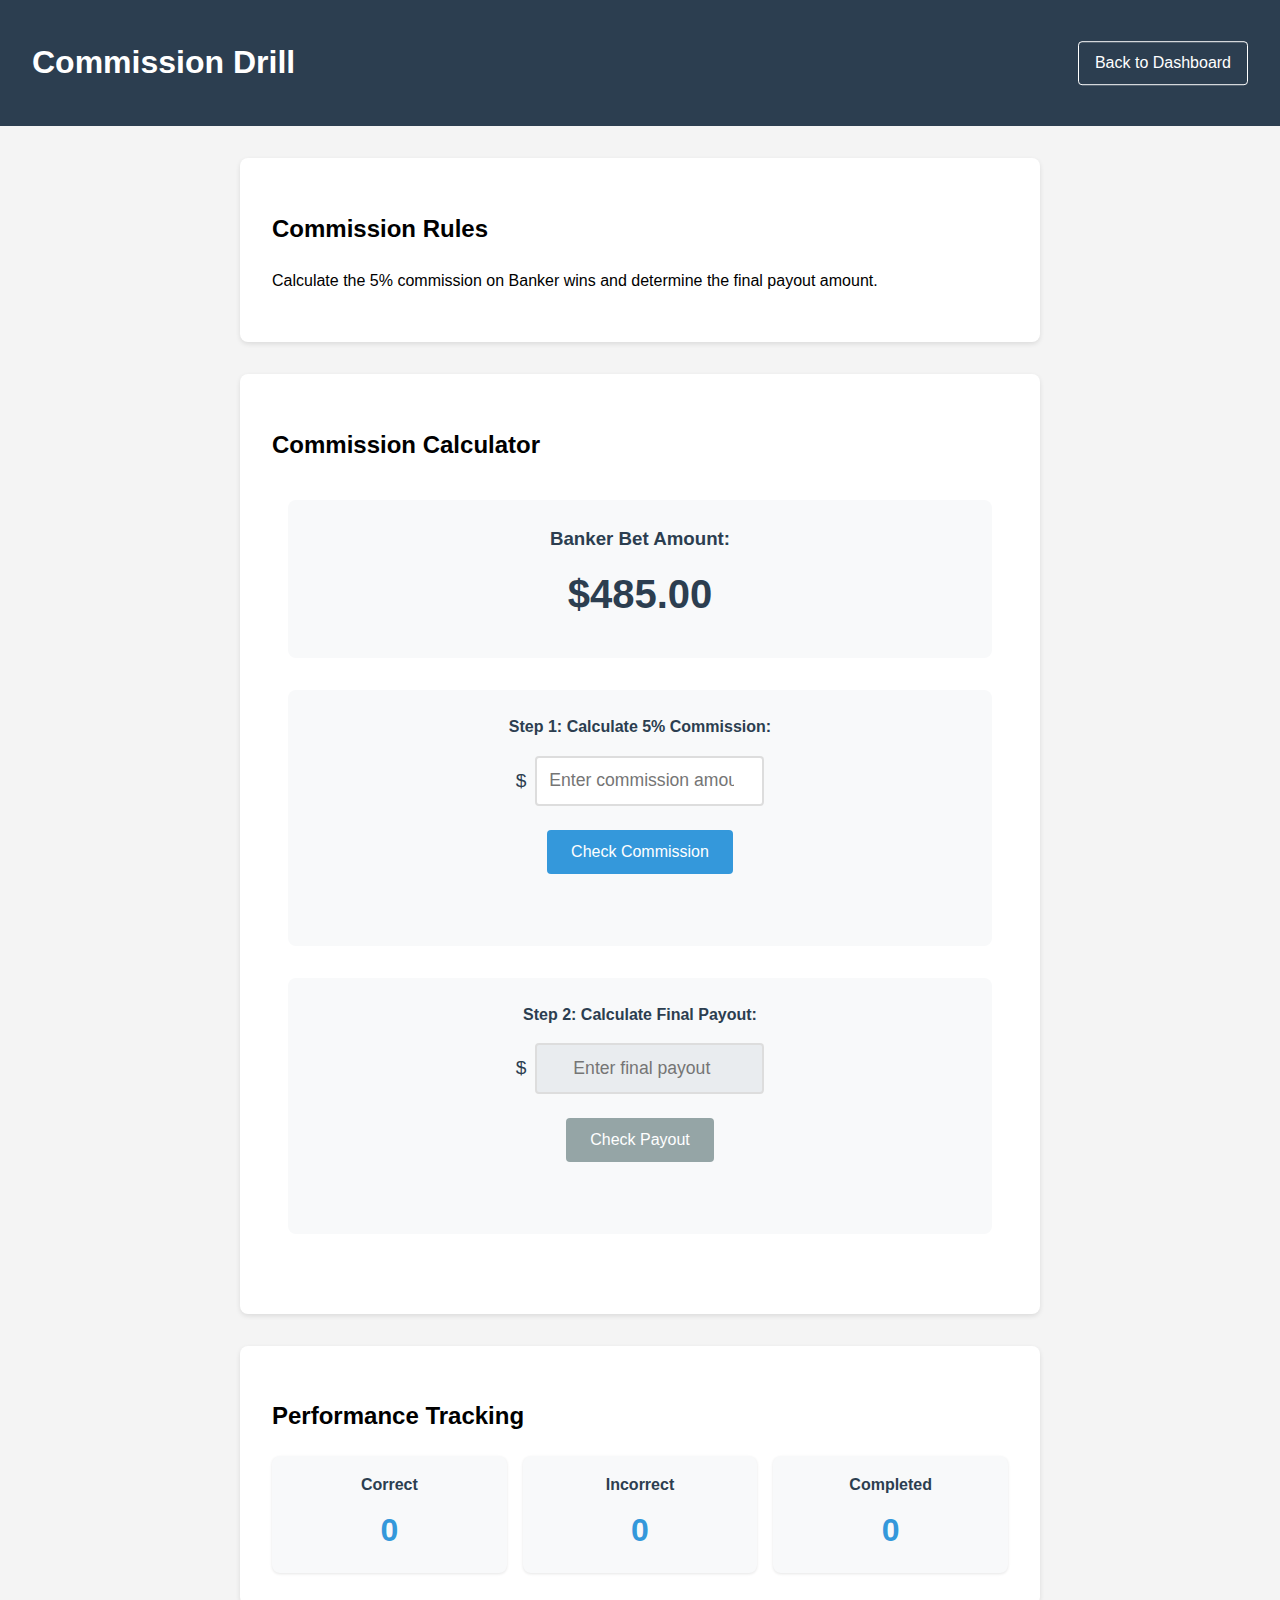
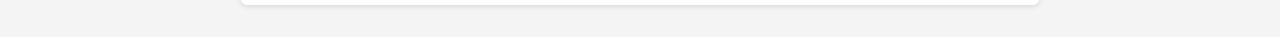
==== modules/commission-drill/index.html @ 397b9b64 "Initial commit: Baccarat training suite" ====
<!DOCTYPE html>
<html lang="en">
<head>
    <meta charset="UTF-8">
    <meta name="viewport" content="width=device-width, initial-scale=1.0">
    <title>Commission Drill - Midi-Baccarat Training</title>
    <link rel="stylesheet" href="styles.css">
</head>
<body>
    <header>
        <h1>Commission Drill</h1>
        <a href="../../index.html" class="back-btn">Back to Dashboard</a>
    </header>

    <main class="content">
        <section class="commission-info">
            <h2>Commission Rules</h2>
            <p>Calculate the 5% commission on Banker wins and determine the final payout amount.</p>
        </section>

        <section class="practice-area">
            <h2>Commission Calculator</h2>
            <div class="calculator">
                <div class="wager-display">
                    <h3>Banker Bet Amount:</h3>
                    <p id="wager-amount" class="amount">$100</p>
                </div>

                <div class="input-section commission-input">
                    <label for="commission-answer">Step 1: Calculate 5% Commission:</label>
                    <div class="input-group">
                        <span class="currency">$</span>
                        <input type="number" id="commission-answer" step="0.01" placeholder="Enter commission amount">
                    </div>
                    <button id="check-commission" class="btn">Check Commission</button>
                    <p id="commission-feedback" class="feedback"></p>
                </div>

                <div class="input-section payout-input">
                    <label for="payout-answer">Step 2: Calculate Final Payout:</label>
                    <div class="input-group">
                        <span class="currency">$</span>
                        <input type="number" id="payout-answer" step="0.01" placeholder="Enter final payout" disabled>
                    </div>
                    <button id="check-payout" class="btn" disabled>Check Payout</button>
                    <p id="payout-feedback" class="feedback"></p>
                </div>
            </div>
        </section>

        <section class="performance">
            <h2>Performance Tracking</h2>
            <div class="stats">
                <div class="stat-box">
                    <h3>Correct</h3>
                    <span id="correct">0</span>
                </div>
                <div class="stat-box">
                    <h3>Incorrect</h3>
                    <span id="incorrect">0</span>
                </div>
                <div class="stat-box">
                    <h3>Completed</h3>
                    <span id="completed">0</span>
                </div>
            </div>
        </section>
    </main>

    <script src="script.js"></script>
</body>
</html>
---- modules/commission-drill/styles.css ----
body {
    font-family: Arial, sans-serif;
    line-height: 1.6;
    margin: 0;
    padding: 0;
    background-color: #f4f4f4;
}

header {
    background-color: #2c3e50;
    color: white;
    padding: 1rem 2rem;
    position: relative;
}

.back-btn {
    color: white;
    text-decoration: none;
    padding: 0.5rem 1rem;
    border: 1px solid white;
    border-radius: 4px;
    position: absolute;
    right: 2rem;
    top: 50%;
    transform: translateY(-50%);
}

.back-btn:hover {
    background-color: rgba(255, 255, 255, 0.1);
}

.content {
    max-width: 800px;
    margin: 2rem auto;
    padding: 0 1rem;
}

section {
    background: white;
    margin-bottom: 2rem;
    padding: 2rem;
    border-radius: 8px;
    box-shadow: 0 2px 5px rgba(0,0,0,0.1);
}

.calculator {
    text-align: center;
    padding: 1rem;
}

.wager-display {
    background-color: #f8f9fa;
    padding: 1.5rem;
    border-radius: 8px;
    margin-bottom: 2rem;
}

.wager-display h3 {
    margin: 0;
    color: #2c3e50;
}

.amount {
    font-size: 2.5rem;
    font-weight: bold;
    color: #2c3e50;
    margin: 0.5rem 0;
}

.input-section {
    margin-bottom: 2rem;
    padding: 1.5rem;
    background-color: #f8f9fa;
    border-radius: 8px;
}

.input-section label {
    display: block;
    margin-bottom: 1rem;
    color: #2c3e50;
    font-weight: bold;
}

.input-group {
    display: flex;
    align-items: center;
    justify-content: center;
    margin-bottom: 1rem;
}

.currency {
    font-size: 1.2rem;
    margin-right: 0.5rem;
    color: #2c3e50;
}

input[type="number"] {
    padding: 0.8rem;
    font-size: 1.1rem;
    width: 200px;
    border: 2px solid #ddd;
    border-radius: 4px;
    text-align: center;
}

input[type="number"]:disabled {
    background-color: #e9ecef;
    cursor: not-allowed;
}

.btn {
    display: inline-block;
    padding: 0.8rem 1.5rem;
    margin: 0.5rem;
    background-color: #3498db;
    color: white;
    border: none;
    border-radius: 4px;
    cursor: pointer;
    font-size: 1rem;
    transition: background-color 0.3s ease;
}

.btn:hover {
    background-color: #2980b9;
}

.btn:disabled {
    background-color: #95a5a6;
    cursor: not-allowed;
}

.feedback {
    margin: 0.5rem 0;
    min-height: 1.5em;
    font-weight: bold;
}

.feedback.correct {
    color: #27ae60;
}

.feedback.incorrect {
    color: #c0392b;
}

.stats {
    display: grid;
    grid-template-columns: repeat(3, 1fr);
    gap: 1rem;
    text-align: center;
}

.stat-box {
    background-color: #f8f9fa;
    padding: 1rem;
    border-radius: 8px;
    box-shadow: 0 1px 3px rgba(0,0,0,0.1);
}

.stat-box h3 {
    margin: 0;
    color: #2c3e50;
    font-size: 1rem;
}

.stat-box span {
    display: block;
    font-size: 2rem;
    font-weight: bold;
    color: #3498db;
    margin-top: 0.5rem;
}
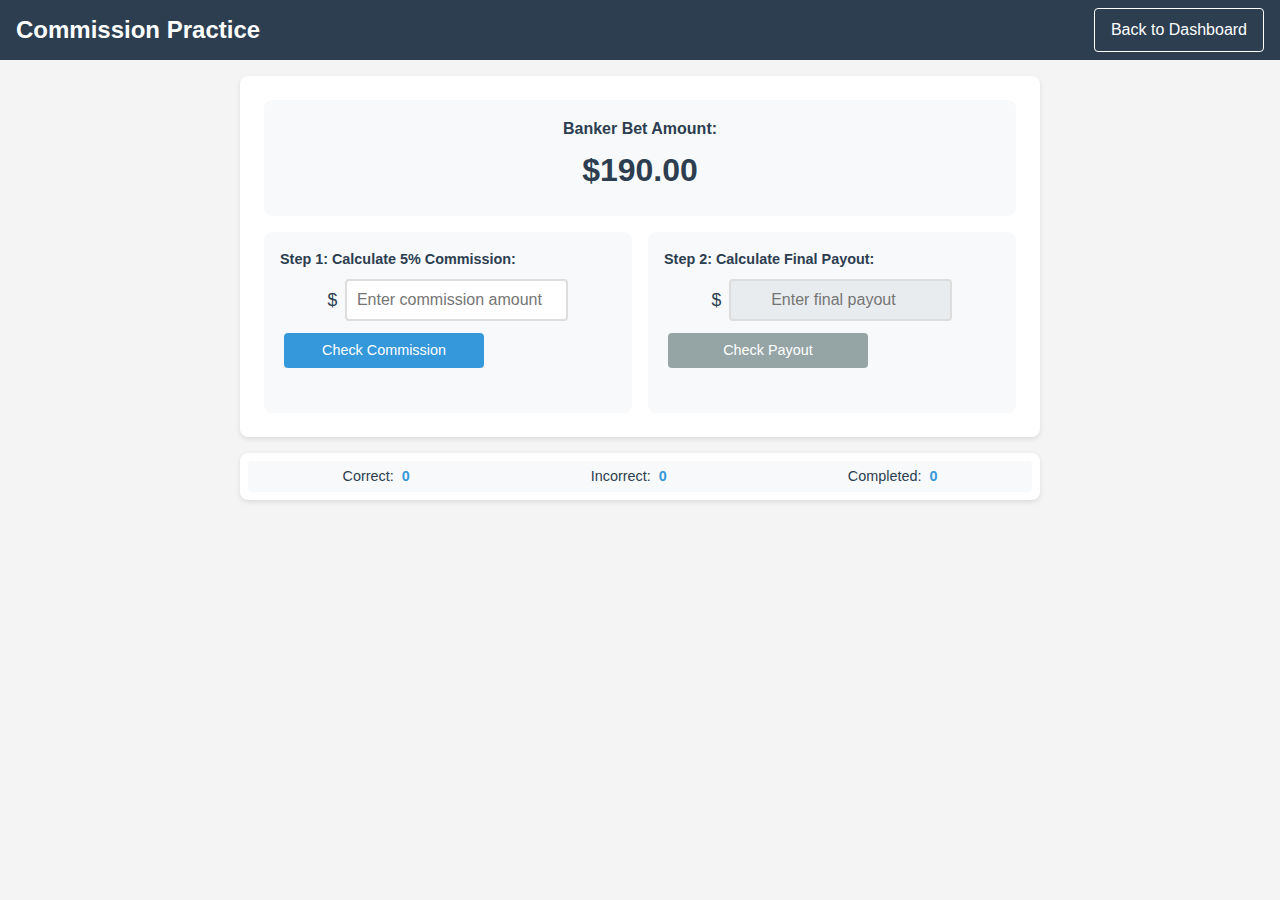
==== commit 21f984ea: "UI improvements: Changed title to Commission Practice, removed redundant headings, made performance " ====
--- a/modules/commission-drill/index.html
+++ b/modules/commission-drill/index.html
@@ -3,23 +3,17 @@
 <head>
     <meta charset="UTF-8">
     <meta name="viewport" content="width=device-width, initial-scale=1.0">
-    <title>Commission Drill - Midi-Baccarat Training</title>
+    <title>Commission Practice - Midi-Baccarat Training</title>
     <link rel="stylesheet" href="styles.css">
 </head>
 <body>
     <header>
-        <h1>Commission Drill</h1>
+        <h1>Commission Practice</h1>
         <a href="../../index.html" class="back-btn">Back to Dashboard</a>
     </header>
 
     <main class="content">
-        <section class="commission-info">
-            <h2>Commission Rules</h2>
-            <p>Calculate the 5% commission on Banker wins and determine the final payout amount.</p>
-        </section>
-
         <section class="practice-area">
-            <h2>Commission Calculator</h2>
             <div class="calculator">
                 <div class="wager-display">
                     <h3>Banker Bet Amount:</h3>
@@ -49,20 +43,10 @@
         </section>
 
         <section class="performance">
-            <h2>Performance Tracking</h2>
             <div class="stats">
-                <div class="stat-box">
-                    <h3>Correct</h3>
-                    <span id="correct">0</span>
-                </div>
-                <div class="stat-box">
-                    <h3>Incorrect</h3>
-                    <span id="incorrect">0</span>
-                </div>
-                <div class="stat-box">
-                    <h3>Completed</h3>
-                    <span id="completed">0</span>
-                </div>
+                <div class="stat-box">Correct: <span id="correct">0</span></div>
+                <div class="stat-box">Incorrect: <span id="incorrect">0</span></div>
+                <div class="stat-box">Completed: <span id="completed">0</span></div>
             </div>
         </section>
     </main>
--- a/modules/commission-drill/styles.css
+++ b/modules/commission-drill/styles.css
@@ -9,8 +9,16 @@
 header {
     background-color: #2c3e50;
     color: white;
-    padding: 1rem 2rem;
+    padding: 0.5rem 1rem;
     position: relative;
+    display: flex;
+    justify-content: space-between;
+    align-items: center;
+}
+
+header h1 {
+    margin: 0;
+    font-size: 1.5rem;
 }
 
 .back-btn {
@@ -19,10 +27,6 @@
     padding: 0.5rem 1rem;
     border: 1px solid white;
     border-radius: 4px;
-    position: absolute;
-    right: 2rem;
-    top: 50%;
-    transform: translateY(-50%);
 }
 
 .back-btn:hover {
@@ -31,73 +35,91 @@
 
 .content {
     max-width: 800px;
-    margin: 2rem auto;
+    margin: 1rem auto;
     padding: 0 1rem;
 }
 
 section {
     background: white;
-    margin-bottom: 2rem;
-    padding: 2rem;
+    margin-bottom: 1rem;
+    padding: 1rem;
     border-radius: 8px;
     box-shadow: 0 2px 5px rgba(0,0,0,0.1);
 }
 
 .calculator {
-    text-align: center;
-    padding: 1rem;
+    display: grid;
+    gap: 1rem;
+    padding: 0.5rem;
+}
+
+@media (min-width: 768px) {
+    .calculator {
+        grid-template-columns: repeat(2, 1fr);
+    }
+    
+    .wager-display {
+        grid-column: 1 / -1;
+    }
+}
+
+.practice-area h2 {
+    margin-top: 0;
+    font-size: 1.2rem;
 }
 
 .wager-display {
     background-color: #f8f9fa;
-    padding: 1.5rem;
+    padding: 1rem;
     border-radius: 8px;
-    margin-bottom: 2rem;
+    text-align: center;
 }
 
 .wager-display h3 {
     margin: 0;
     color: #2c3e50;
+    font-size: 1rem;
 }
 
 .amount {
-    font-size: 2.5rem;
+    font-size: 2rem;
     font-weight: bold;
     color: #2c3e50;
-    margin: 0.5rem 0;
+    margin: 0.25rem 0;
 }
 
 .input-section {
-    margin-bottom: 2rem;
-    padding: 1.5rem;
+    padding: 1rem;
     background-color: #f8f9fa;
     border-radius: 8px;
 }
 
 .input-section label {
     display: block;
-    margin-bottom: 1rem;
+    margin-bottom: 0.5rem;
     color: #2c3e50;
     font-weight: bold;
+    font-size: 0.9rem;
 }
 
 .input-group {
     display: flex;
     align-items: center;
     justify-content: center;
-    margin-bottom: 1rem;
+    margin-bottom: 0.5rem;
 }
 
 .currency {
-    font-size: 1.2rem;
+    font-size: 1.1rem;
     margin-right: 0.5rem;
     color: #2c3e50;
 }
 
 input[type="number"] {
-    padding: 0.8rem;
-    font-size: 1.1rem;
-    width: 200px;
+    padding: 0.6rem;
+    font-size: 1rem;
+    width: 100%;
+    max-width: 200px;
     border: 2px solid #ddd;
     border-radius: 4px;
     text-align: center;
@@ -110,15 +132,17 @@
 
 .btn {
     display: inline-block;
-    padding: 0.8rem 1.5rem;
-    margin: 0.5rem;
+    padding: 0.6rem 1.2rem;
+    margin: 0.25rem;
     background-color: #3498db;
     color: white;
     border: none;
     border-radius: 4px;
     cursor: pointer;
-    font-size: 1rem;
+    font-size: 0.9rem;
     transition: background-color 0.3s ease;
+    width: 100%;
+    max-width: 200px;
 }
 
 .btn:hover {
@@ -131,9 +155,10 @@
 }
 
 .feedback {
-    margin: 0.5rem 0;
-    min-height: 1.5em;
+    margin: 0.25rem 0;
+    min-height: 1.2em;
     font-weight: bold;
+    font-size: 0.9rem;
 }
 
 .feedback.correct {
@@ -144,30 +169,28 @@
     color: #c0392b;
 }
 
+.performance {
+    padding: 0.5rem;
+}
+
 .stats {
-    display: grid;
-    grid-template-columns: repeat(3, 1fr);
-    gap: 1rem;
-    text-align: center;
+    display: flex;
+    justify-content: space-around;
+    align-items: center;
+    padding: 0.25rem;
+    background-color: #f8f9fa;
+    border-radius: 4px;
+    font-size: 0.9rem;
+    color: #2c3e50;
 }
 
 .stat-box {
-    background-color: #f8f9fa;
-    padding: 1rem;
-    border-radius: 8px;
-    box-shadow: 0 1px 3px rgba(0,0,0,0.1);
-}
-
-.stat-box h3 {
-    margin: 0;
-    color: #2c3e50;
-    font-size: 1rem;
+    display: flex;
+    align-items: center;
+    gap: 0.5rem;
 }
 
 .stat-box span {
-    display: block;
-    font-size: 2rem;
     font-weight: bold;
     color: #3498db;
-    margin-top: 0.5rem;
 }
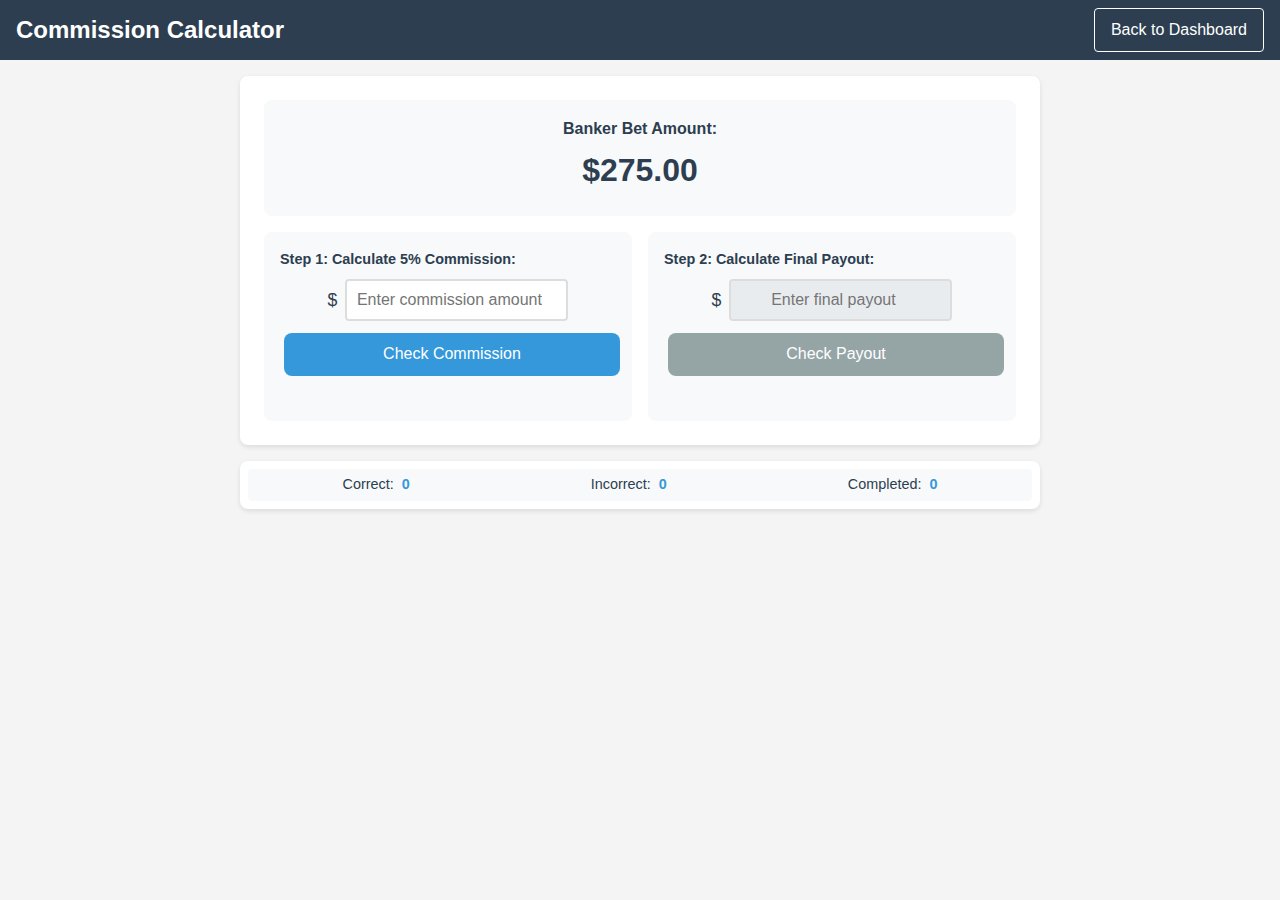
==== commit 5caa8b4b: "Add sticky header with hide-on-scroll behavior to all modules and update titles" ====
--- a/modules/commission-drill/index.html
+++ b/modules/commission-drill/index.html
@@ -3,12 +3,12 @@
 <head>
     <meta charset="UTF-8">
     <meta name="viewport" content="width=device-width, initial-scale=1.0">
-    <title>Commission Practice - Midi-Baccarat Training</title>
+    <title>Commission Calculator</title>
     <link rel="stylesheet" href="styles.css">
 </head>
 <body>
     <header>
-        <h1>Commission Practice</h1>
+        <h1>Commission Calculator</h1>
         <a href="../../index.html" class="back-btn">Back to Dashboard</a>
     </header>
 
@@ -52,5 +52,6 @@
     </main>
 
     <script src="script.js"></script>
+    <script src="header-scroll.js"></script>
 </body>
 </html>
--- a/modules/commission-drill/styles.css
+++ b/modules/commission-drill/styles.css
@@ -10,10 +10,17 @@
     background-color: #2c3e50;
     color: white;
     padding: 0.5rem 1rem;
-    position: relative;
+    position: sticky;
+    top: 0;
+    z-index: 1000;
     display: flex;
     justify-content: space-between;
     align-items: center;
+    transition: transform 0.3s ease;
+}
+
+header.hide {
+    transform: translateY(-100%);
 }
 
 header h1 {
@@ -132,21 +139,23 @@
 
 .btn {
     display: inline-block;
-    padding: 0.6rem 1.2rem;
+    padding: 0.8rem 1.2rem;
     margin: 0.25rem;
     background-color: #3498db;
     color: white;
     border: none;
-    border-radius: 4px;
+    border-radius: 8px;
     cursor: pointer;
-    font-size: 0.9rem;
-    transition: background-color 0.3s ease;
+    font-size: 1rem;
+    transition: all 0.3s ease;
     width: 100%;
-    max-width: 200px;
+    max-width: none;
+    text-align: center;
 }
 
 .btn:hover {
     background-color: #2980b9;
+    transform: translateY(-1px);
 }
 
 .btn:disabled {
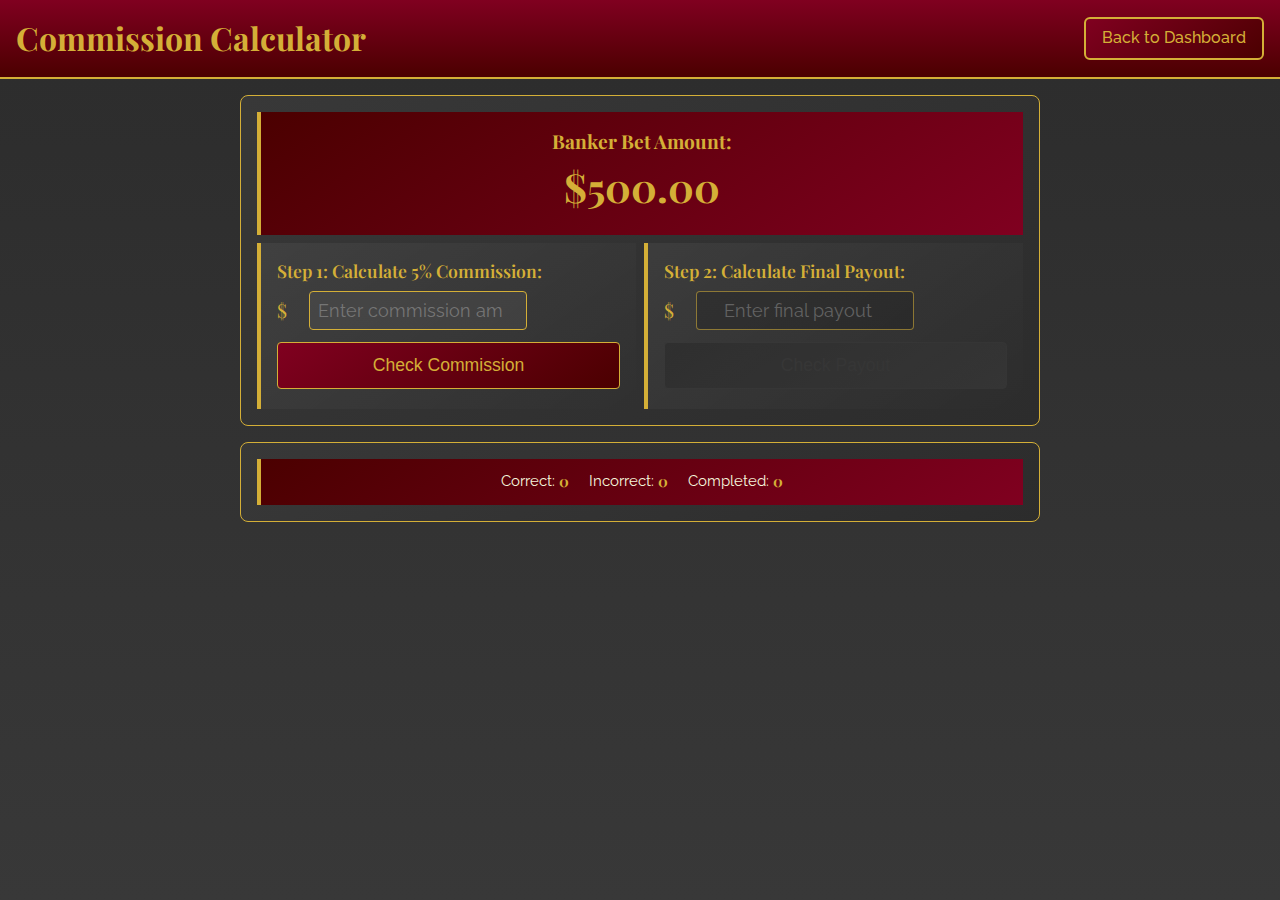
==== commit a2908795: "Update commission calculator to show feedback in buttons" ====
--- a/modules/commission-drill/index.html
+++ b/modules/commission-drill/index.html
@@ -27,7 +27,6 @@
                         <input type="number" id="commission-answer" step="0.01" placeholder="Enter commission amount">
                     </div>
                     <button id="check-commission" class="btn">Check Commission</button>
-                    <p id="commission-feedback" class="feedback"></p>
                 </div>
 
                 <div class="input-section payout-input">
@@ -37,7 +36,6 @@
                         <input type="number" id="payout-answer" step="0.01" placeholder="Enter final payout" disabled>
                     </div>
                     <button id="check-payout" class="btn" disabled>Check Payout</button>
-                    <p id="payout-feedback" class="feedback"></p>
                 </div>
             </div>
         </section>
--- a/modules/commission-drill/styles.css
+++ b/modules/commission-drill/styles.css
@@ -1,63 +1,220 @@
+/* Import fonts */
+@import url('https://fonts.googleapis.com/css2?family=Playfair+Display:wght@400;600;700&family=Raleway:wght@300;400;500&display=swap');
+
+:root {
+    --color-primary: #800020;
+    --color-primary-dark: #4B0000;
+    --color-gold: #D4AF37;
+    --color-gold-hover: #C5A368;
+    --color-gold-muted: rgba(212, 175, 55, 0.8);
+    --color-charcoal: #2C2C2C;
+    --color-charcoal-light: #383838;
+    --color-ivory: #F5F5DC;
+}
+
 body {
-    font-family: Arial, sans-serif;
-    line-height: 1.6;
+    font-family: 'Raleway', sans-serif;
+    line-height: 1.4;
     margin: 0;
     padding: 0;
-    background-color: #f4f4f4;
+    background: linear-gradient(to bottom, var(--color-charcoal), var(--color-charcoal-light));
+    color: var(--color-ivory);
+    min-height: 100vh;
 }
 
 header {
-    background-color: #2c3e50;
-    color: white;
-    padding: 0.5rem 1rem;
+    background: linear-gradient(to bottom, var(--color-primary), var(--color-primary-dark));
+    color: var(--color-gold);
+    padding: 0.75rem;
     position: sticky;
     top: 0;
     z-index: 1000;
     display: flex;
     justify-content: space-between;
     align-items: center;
-    transition: transform 0.3s ease;
-}
-
-header.hide {
-    transform: translateY(-100%);
+    border-bottom: 2px solid var(--color-gold);
 }
 
 header h1 {
     margin: 0;
-    font-size: 1.5rem;
+    font-family: 'Playfair Display', serif;
+    font-size: 1.8rem;
+    font-weight: 700;
 }
 
 .back-btn {
-    color: white;
+    color: var(--color-gold);
     text-decoration: none;
     padding: 0.5rem 1rem;
-    border: 1px solid white;
-    border-radius: 4px;
-}
-
-.back-btn:hover {
-    background-color: rgba(255, 255, 255, 0.1);
+    border: 2px solid var(--color-gold);
+    border-radius: 6px;
+    font-weight: 500;
+    background: linear-gradient(145deg, var(--color-primary), var(--color-primary-dark));
 }
 
 .content {
     max-width: 800px;
-    margin: 1rem auto;
-    padding: 0 1rem;
+    margin: 0.5rem auto;
+    padding: 0 0.75rem;
 }
 
 section {
-    background: white;
-    margin-bottom: 1rem;
-    padding: 1rem;
+    background: linear-gradient(145deg, var(--color-charcoal-light), var(--color-charcoal));
+    margin-bottom: 0.5rem;
+    padding: 0.75rem;
     border-radius: 8px;
-    box-shadow: 0 2px 5px rgba(0,0,0,0.1);
+    border: 1px solid var(--color-gold);
 }
 
 .calculator {
     display: grid;
-    gap: 1rem;
+    gap: 0.5rem;
+}
+
+.practice-area h2 {
+    margin: 0 0 0.5rem 0;
+    font-family: 'Playfair Display', serif;
+    font-size: 1.6rem;
+    color: var(--color-gold);
+}
+
+.wager-display {
+    padding: 0.75rem;
+    text-align: center;
+    border-left: 4px solid var(--color-gold);
+    background: linear-gradient(145deg, var(--color-primary-dark), var(--color-primary));
+}
+
+.wager-display h3 {
+    margin: 0;
+    color: var(--color-gold);
+    font-family: 'Playfair Display', serif;
+    font-size: 1.2rem;
+}
+
+.amount {
+    font-size: 2.2rem;
+    font-weight: bold;
+    color: var(--color-gold);
+    margin: 0.25rem 0;
+    font-family: 'Playfair Display', serif;
+}
+
+.input-section {
+    padding: 0.75rem;
+    border-left: 4px solid var(--color-gold);
+    background: linear-gradient(145deg, rgba(255, 255, 255, 0.05), transparent);
+}
+
+.input-section label {
+    display: block;
+    margin-bottom: 0.5rem;
+    color: var(--color-gold);
+    font-weight: 600;
+    font-size: 1.1rem;
+    font-family: 'Playfair Display', serif;
+}
+
+.input-group {
+    display: flex;
+    align-items: center;
+    margin-bottom: 0.5rem;
+}
+
+.currency {
+    font-size: 1.2rem;
+    margin-right: 0.5rem;
+    color: var(--color-gold);
+    font-family: 'Playfair Display', serif;
+    min-width: 1.5rem;
+}
+
+input[type="number"] {
     padding: 0.5rem;
+    font-size: 1.1rem;
+    width: 100%;
+    max-width: 200px;
+    border: 1px solid var(--color-gold);
+    border-radius: 4px;
+    text-align: center;
+    background: rgba(255, 255, 255, 0.05);
+    color: var(--color-gold);
+    font-family: 'Raleway', sans-serif;
+}
+
+input[type="number"]:disabled {
+    background: rgba(0, 0, 0, 0.2);
+    border-color: var(--color-gold-muted);
+    cursor: not-allowed;
+    opacity: 0.7;
+}
+
+.btn {
+    display: inline-block;
+    padding: 0.5rem;
+    margin: 0.25rem 0;
+    background: linear-gradient(145deg, var(--color-primary), var(--color-primary-dark));
+    color: var(--color-gold);
+    border: 1px solid var(--color-gold);
+    border-radius: 4px;
+    cursor: pointer;
+    font-size: 1rem;
+    width: 100%;
+    text-align: center;
+    font-weight: 500;
+}
+
+.btn:disabled {
+    background: linear-gradient(145deg, var(--color-charcoal), var(--color-charcoal-light));
+    border-color: var(--color-charcoal-light);
+    color: var(--color-charcoal-light);
+    cursor: not-allowed;
+    opacity: 0.7;
+}
+
+.feedback {
+    display: none; /* Hide feedback paragraphs since we're using button text */
+}
+
+.btn.correct {
+    color: #4CAF50;
+    border-color: #4CAF50;
+    background: rgba(76, 175, 80, 0.1);
+}
+
+.btn.incorrect {
+    color: #ff4444;
+    border-color: #ff4444;
+    background: rgba(255, 68, 68, 0.1);
+}
+
+/* Compacted stats section */
+.performance {
+    margin-top: 0.25rem;
+}
+
+.stats {
+    display: flex;
+    justify-content: center;
+    align-items: center;
+    gap: 0.75rem;
+    padding: 0.5rem;
+    border-left: 4px solid var(--color-gold);
+    background: linear-gradient(145deg, var(--color-primary-dark), var(--color-primary));
+}
+
+.stat-box {
+    display: flex;
+    align-items: center;
+    gap: 0.25rem;
+    padding: 0.25rem;
+    font-size: 0.95rem;
+}
+
+.stat-box span {
+    font-weight: bold;
+    color: var(--color-gold);
+    font-family: 'Playfair Display', serif;
 }
 
 @media (min-width: 768px) {
@@ -68,138 +225,48 @@
     .wager-display {
         grid-column: 1 / -1;
     }
-}
-
-.practice-area h2 {
-    margin-top: 0;
-    font-size: 1.2rem;
-}
-
-.wager-display {
-    background-color: #f8f9fa;
-    padding: 1rem;
-    border-radius: 8px;
-    text-align: center;
-}
-
-.wager-display h3 {
-    margin: 0;
-    color: #2c3e50;
-    font-size: 1rem;
-}
-
-.amount {
-    font-size: 2rem;
-    font-weight: bold;
-    color: #2c3e50;
-    margin: 0.25rem 0;
-}
-
-.input-section {
-    padding: 1rem;
-    background-color: #f8f9fa;
-    border-radius: 8px;
-}
-
-.input-section label {
-    display: block;
-    margin-bottom: 0.5rem;
-    color: #2c3e50;
-    font-weight: bold;
-    font-size: 0.9rem;
-}
-
-.input-group {
-    display: flex;
-    align-items: center;
-    justify-content: center;
-    margin-bottom: 0.5rem;
-}
-
-.currency {
-    font-size: 1.1rem;
-    margin-right: 0.5rem;
-    color: #2c3e50;
-}
-
-input[type="number"] {
-    padding: 0.6rem;
-    font-size: 1rem;
-    width: 100%;
-    max-width: 200px;
-    border: 2px solid #ddd;
-    border-radius: 4px;
-    text-align: center;
-}
-
-input[type="number"]:disabled {
-    background-color: #e9ecef;
-    cursor: not-allowed;
-}
-
-.btn {
-    display: inline-block;
-    padding: 0.8rem 1.2rem;
-    margin: 0.25rem;
-    background-color: #3498db;
-    color: white;
-    border: none;
-    border-radius: 8px;
-    cursor: pointer;
-    font-size: 1rem;
-    transition: all 0.3s ease;
-    width: 100%;
-    max-width: none;
-    text-align: center;
-}
-
-.btn:hover {
-    background-color: #2980b9;
-    transform: translateY(-1px);
-}
-
-.btn:disabled {
-    background-color: #95a5a6;
-    cursor: not-allowed;
-}
-
-.feedback {
-    margin: 0.25rem 0;
-    min-height: 1.2em;
-    font-weight: bold;
-    font-size: 0.9rem;
-}
-
-.feedback.correct {
-    color: #27ae60;
-}
-
-.feedback.incorrect {
-    color: #c0392b;
-}
-
-.performance {
-    padding: 0.5rem;
-}
-
-.stats {
-    display: flex;
-    justify-content: space-around;
-    align-items: center;
-    padding: 0.25rem;
-    background-color: #f8f9fa;
-    border-radius: 4px;
-    font-size: 0.9rem;
-    color: #2c3e50;
-}
-
-.stat-box {
-    display: flex;
-    align-items: center;
-    gap: 0.5rem;
-}
-
-.stat-box span {
-    font-weight: bold;
-    color: #3498db;
-}
+    
+    .content {
+        padding: 0 1rem;
+        margin: 1rem auto;
+    }
+
+    header {
+        padding: 1rem;
+    }
+
+    header h1 {
+        font-size: 2rem;
+    }
+
+    section {
+        padding: 1rem;
+        margin-bottom: 1rem;
+    }
+
+    .wager-display,
+    .input-section {
+        padding: 1rem;
+    }
+
+    .amount {
+        font-size: 2.5rem;
+    }
+
+    .btn {
+        padding: 0.75rem;
+        font-size: 1.1rem;
+    }
+}
+
+@media (max-width: 480px) {
+    .stats {
+        padding: 0.5rem;
+        gap: 0.5rem;
+    }
+    
+    .stat-box {
+        font-size: 0.9rem;
+        padding: 0.2rem;
+    }
+}
